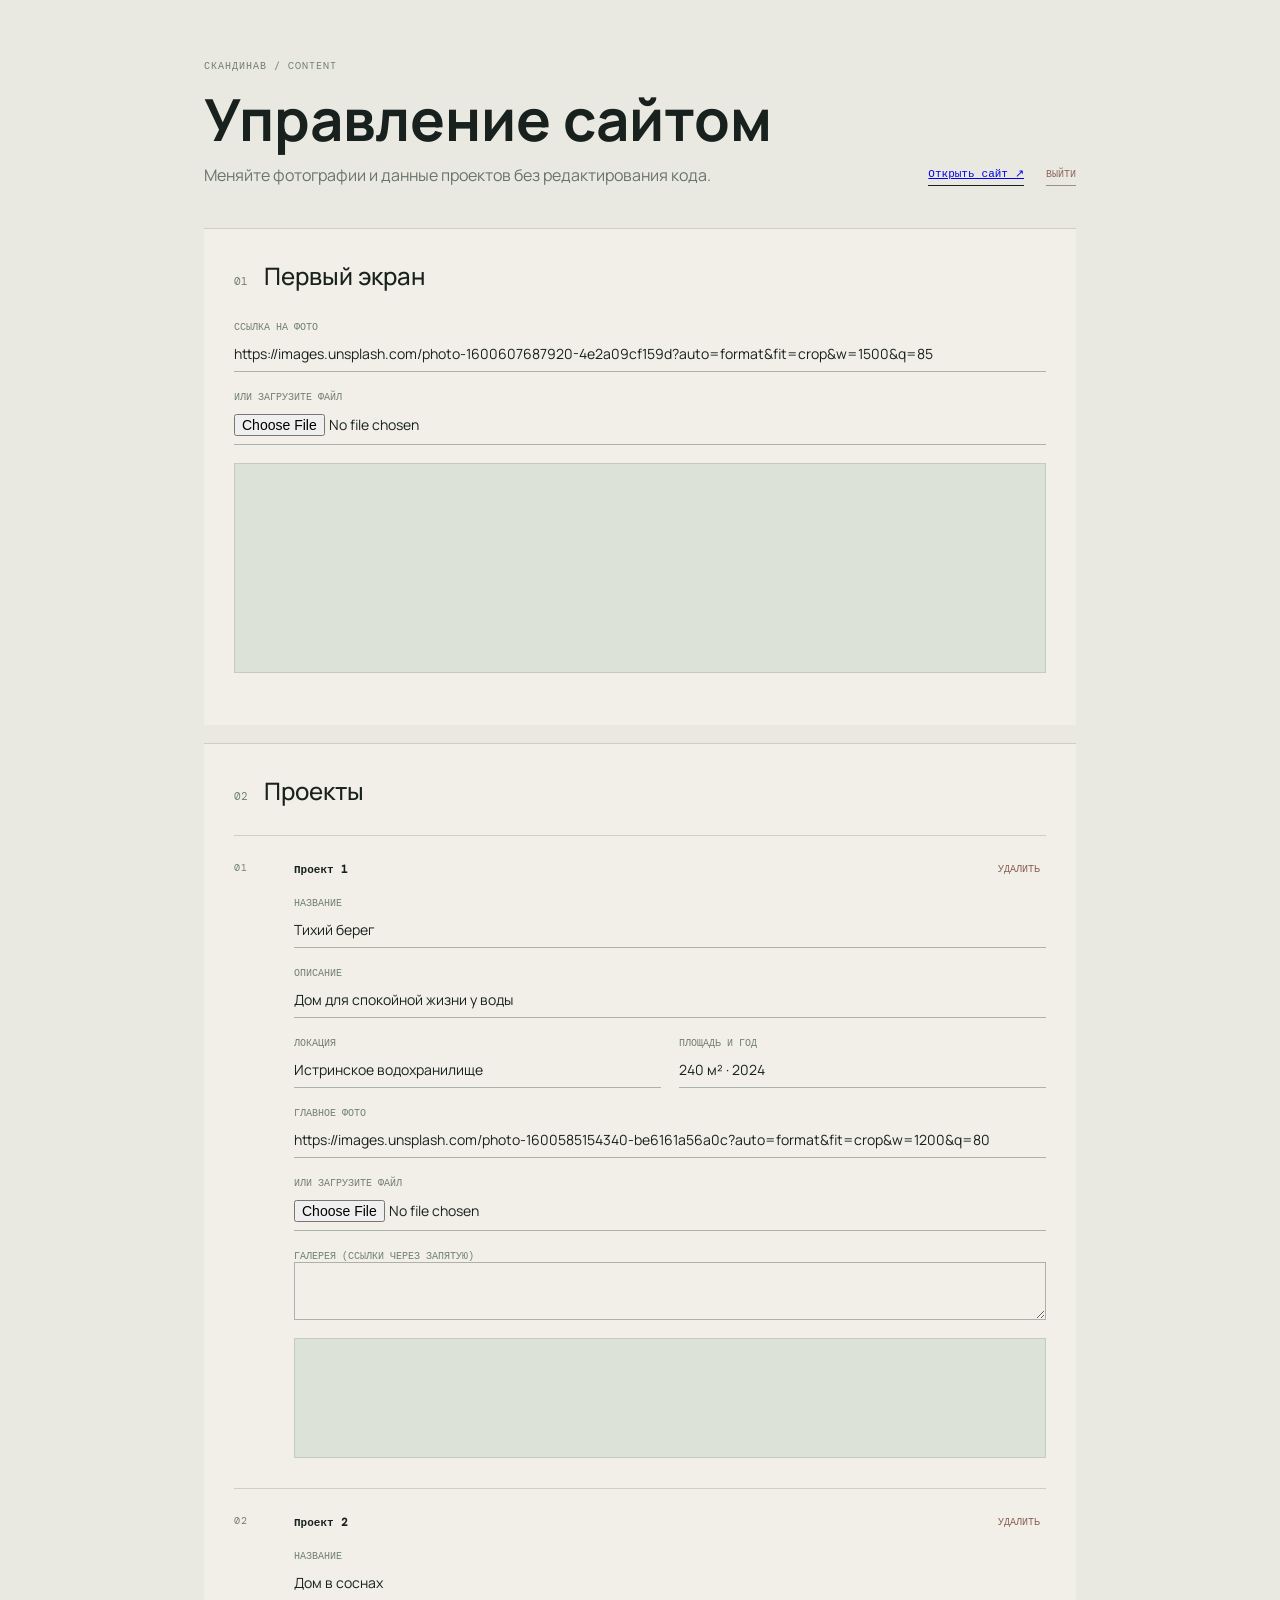
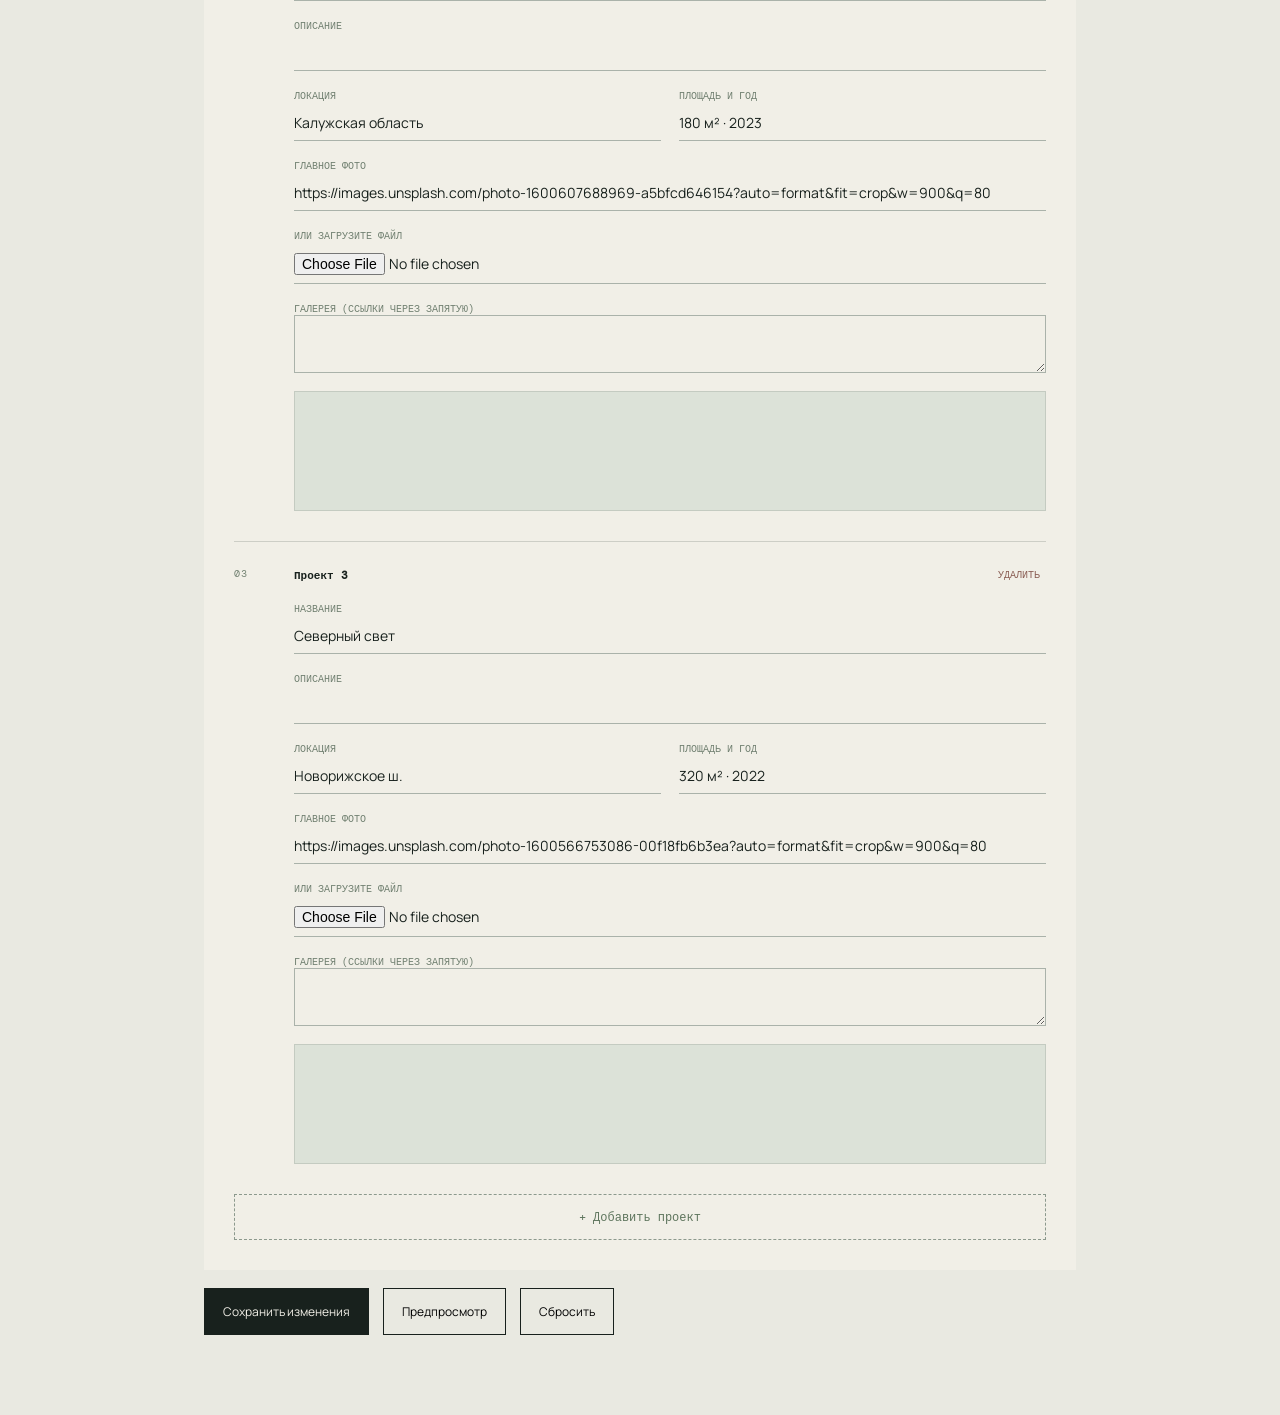
==== admin.html @ 9ed0202f "Build Scandinavian construction company site" ====
<!doctype html>
<html lang="ru">
<head>
  <meta charset="UTF-8" />
  <meta name="viewport" content="width=device-width, initial-scale=1.0" />
  <title>Админка — Скандинав</title>
  <link rel="stylesheet" href="admin.css" />
</head>
<body>
  <div class="login-screen" id="login-screen"><form id="login-form"><span class="eyebrow">СКАНДИНАВ / ADMIN</span><h1>Вход для владельца</h1><p>Введите пароль, чтобы управлять контентом сайта.</p><label>Пароль<input id="admin-password" type="password" autocomplete="current-password" required /></label><button class="button primary" type="submit">Войти</button><div class="login-error" id="login-error">Неверный пароль</div></form></div>
  <main class="admin-shell">
    <header class="admin-header">
      <div><span class="eyebrow">СКАНДИНАВ / CONTENT</span><h1>Управление сайтом</h1><p>Меняйте фотографии и данные проектов без редактирования кода.</p></div>
      <div class="admin-actions"><a class="view-link" href="index.html" target="_blank">Открыть сайт ↗</a><button class="logout" id="logout" type="button">Выйти</button></div>
    </header>

    <form id="content-form">
      <section class="panel">
        <div class="panel-heading"><span>01</span><h2>Первый экран</h2></div>
        <label>Ссылка на фото<input name="heroImage" type="text" placeholder="https://..." /></label>
        <label>Или загрузите файл<input name="heroFile" type="file" accept="image/*" /></label>
        <div class="preview hero-preview" data-preview="heroImage"></div>
      </section>

      <section class="panel">
        <div class="panel-heading"><span>02</span><h2>Проекты</h2></div>
        <div id="projects"></div>
        <button class="add-project" id="add-project" type="button">+ Добавить проект</button>
      </section>

      <div class="actions"><button class="button primary" type="submit">Сохранить изменения</button><button class="button" id="preview" type="button">Предпросмотр</button><button class="button" id="reset" type="button">Сбросить</button><span id="status" role="status"></span></div>
    </form>
  </main>
  <script src="admin.js"></script>
</body>
</html>
---- admin.css ----
@import url('https://fonts.googleapis.com/css2?family=DM+Mono:wght@400;500&family=Manrope:wght@400;500;600;700&display=swap');
:root{--ink:#18211d;--cream:#f1efe7;--muted:#68746b;--line:rgba(24,33,29,.16);--accent:#a8b79a}*{box-sizing:border-box}body{margin:0;background:#e9e9e1;color:var(--ink);font-family:Manrope,sans-serif}.admin-shell{max-width:1000px;margin:auto;padding:52px 5vw 80px}.admin-header{display:flex;justify-content:space-between;align-items:flex-end;gap:30px;margin-bottom:42px}.eyebrow,.project-number{font:10px 'DM Mono',monospace;letter-spacing:.1em;color:#718071}.admin-header h1{font-size:clamp(34px,5vw,58px);line-height:1;margin:16px 0}.admin-header p{color:var(--muted);margin:0}.view-link{font:11px 'DM Mono',monospace;border-bottom:1px solid var(--ink);white-space:nowrap;padding-bottom:5px}.panel{background:var(--cream);padding:30px;margin-bottom:18px;border-top:1px solid var(--line)}.panel-heading{display:flex;gap:16px;align-items:baseline;margin-bottom:28px}.panel-heading span{font:11px 'DM Mono',monospace;color:#718071}.panel-heading h2{font-size:24px;font-weight:500;margin:0}.panel>label,.project-fields label{display:block;font:10px 'DM Mono',monospace;text-transform:uppercase;color:#718071;margin-bottom:18px}.panel input,.project-fields input{display:block;width:100%;border:0;border-bottom:1px solid #aab2aa;background:transparent;padding:11px 0 8px;color:var(--ink);font:14px Manrope,sans-serif;outline:0}.panel input:focus,.project-fields input:focus{border-color:var(--ink)}.project-editor{display:grid;grid-template-columns:42px 1fr;gap:18px;border-top:1px solid var(--line);padding:25px 0 8px}.project-fields{min-width:0}.two-col{display:grid;grid-template-columns:1fr 1fr;gap:18px}.preview{height:120px;margin:7px 0 22px;background:#dce2d8 center/cover no-repeat;border:1px solid rgba(24,33,29,.12)}.hero-preview{height:210px}.actions{display:flex;align-items:center;gap:14px}.button{border:1px solid var(--ink);background:transparent;padding:14px 18px;font:12px Manrope,sans-serif;cursor:pointer}.button.primary{background:var(--ink);color:var(--cream)}#status{font:11px 'DM Mono',monospace;color:#5e755d}@media(max-width:650px){.admin-shell{padding:30px 6vw 55px}.admin-header{display:block}.view-link{display:inline-block;margin-top:20px}.panel{padding:24px 20px}.project-editor{grid-template-columns:1fr;gap:8px}.two-col{display:block}.actions{align-items:stretch;flex-direction:column}.button{width:100%}}
:root{}
.login-screen{min-height:100vh;display:grid;place-items:center;padding:30px;background:#e9e9e1}.login-screen[hidden],.admin-shell[hidden]{display:none}.login-screen form{width:min(430px,100%);background:var(--cream);padding:36px;border-top:1px solid var(--line)}.login-screen h1{font-size:34px;line-height:1.05;font-weight:500;margin:16px 0 12px}.login-screen p{color:var(--muted);font-size:14px;margin:0 0 30px}.login-screen label{display:block;font:10px 'DM Mono',monospace;text-transform:uppercase;color:#718071}.login-screen input{display:block;width:100%;border:0;border-bottom:1px solid #aab2aa;background:transparent;padding:12px 0 9px;margin:7px 0 22px;outline:0}.login-error{color:#9a5d52;font-size:12px;margin-top:16px}.admin-actions{display:flex;align-items:center;gap:22px}.logout{border:0;border-bottom:1px solid #9b8d87;background:none;color:#8c665e;padding:0 0 5px;cursor:pointer;font:10px 'DM Mono',monospace;text-transform:uppercase}
.editor-title{display:flex;align-items:center;justify-content:space-between;margin-bottom:20px;font:11px 'DM Mono',monospace}.remove-project{border:0;background:none;color:#8b5f55;cursor:pointer;font:10px 'DM Mono',monospace;text-transform:uppercase}.project-fields textarea{display:block;width:100%;resize:vertical;border:1px solid #aab2aa;background:transparent;padding:10px;color:var(--ink);font:13px Manrope,sans-serif;outline:0}.project-fields textarea:focus{border-color:var(--ink)}.add-project{border:1px dashed #8c998d;background:transparent;color:#5e755d;padding:14px 18px;width:100%;cursor:pointer;font:12px 'DM Mono',monospace}.add-project:hover{background:#e3e6dc}
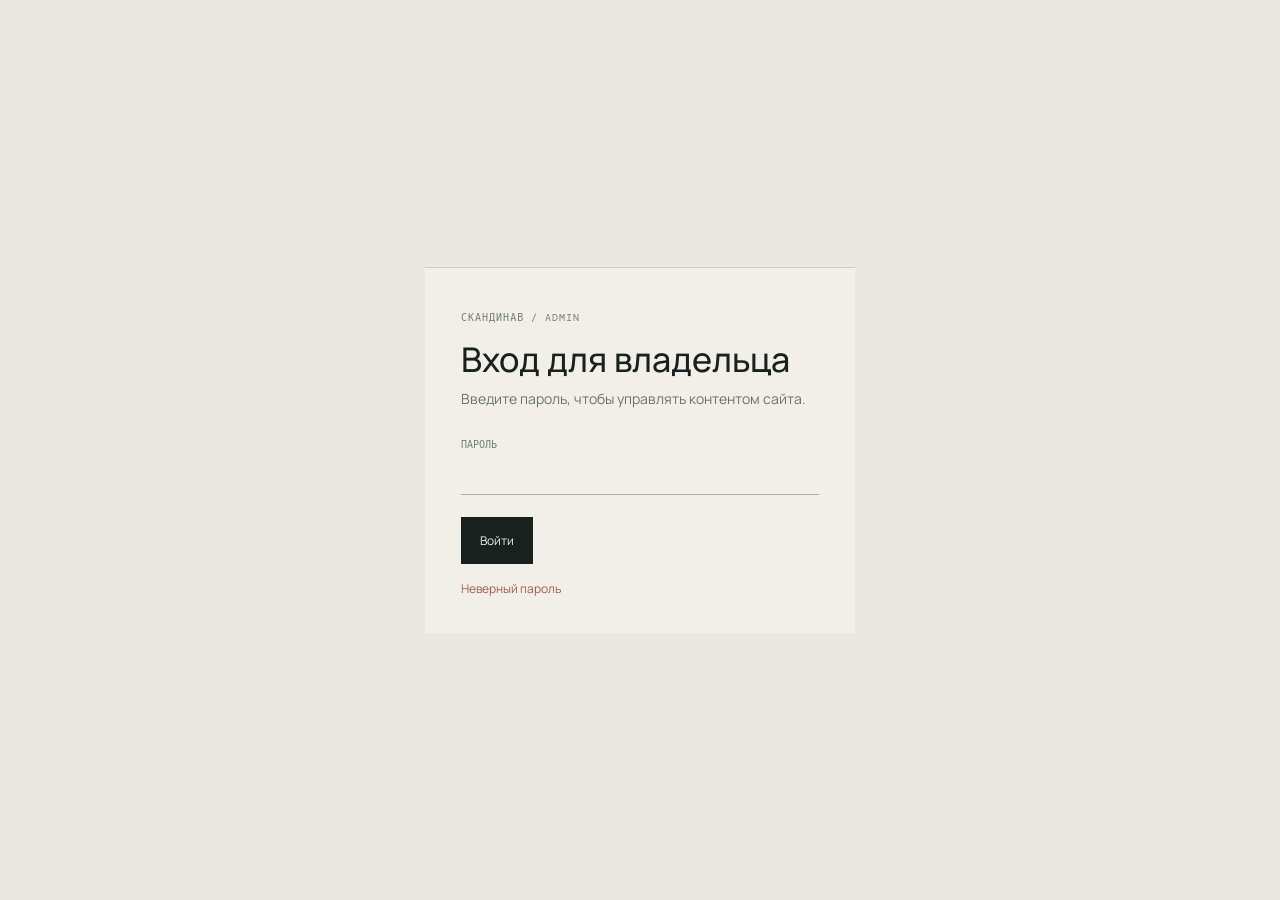
==== commit 42d67f9a: "Add company settings and project statuses" ====
--- a/admin.html
+++ b/admin.html
@@ -28,6 +28,13 @@
         <button class="add-project" id="add-project" type="button">+ Добавить проект</button>
       </section>
 
+      <section class="panel">
+        <div class="panel-heading"><span>03</span><h2>Контакты компании</h2></div>
+        <div class="two-col"><label>Телефон<input name="companyPhone" type="text" placeholder="+7 495 123-45-67" /></label><label>Email<input name="companyEmail" type="email" placeholder="hello@skandinav.house" /></label></div>
+        <div class="two-col"><label>Telegram<input name="companyTelegram" type="text" placeholder="https://t.me/..." /></label><label>WhatsApp<input name="companyWhatsapp" type="text" placeholder="https://wa.me/..." /></label></div>
+        <div class="two-col"><label>График работы<input name="companyHours" type="text" placeholder="Пн—Пт · 09:00—19:00" /></label><label>Регион работы<input name="companyRegion" type="text" placeholder="Москва и область" /></label></div>
+      </section>
+
       <div class="actions"><button class="button primary" type="submit">Сохранить изменения</button><button class="button" id="preview" type="button">Предпросмотр</button><button class="button" id="reset" type="button">Сбросить</button><span id="status" role="status"></span></div>
     </form>
   </main>
